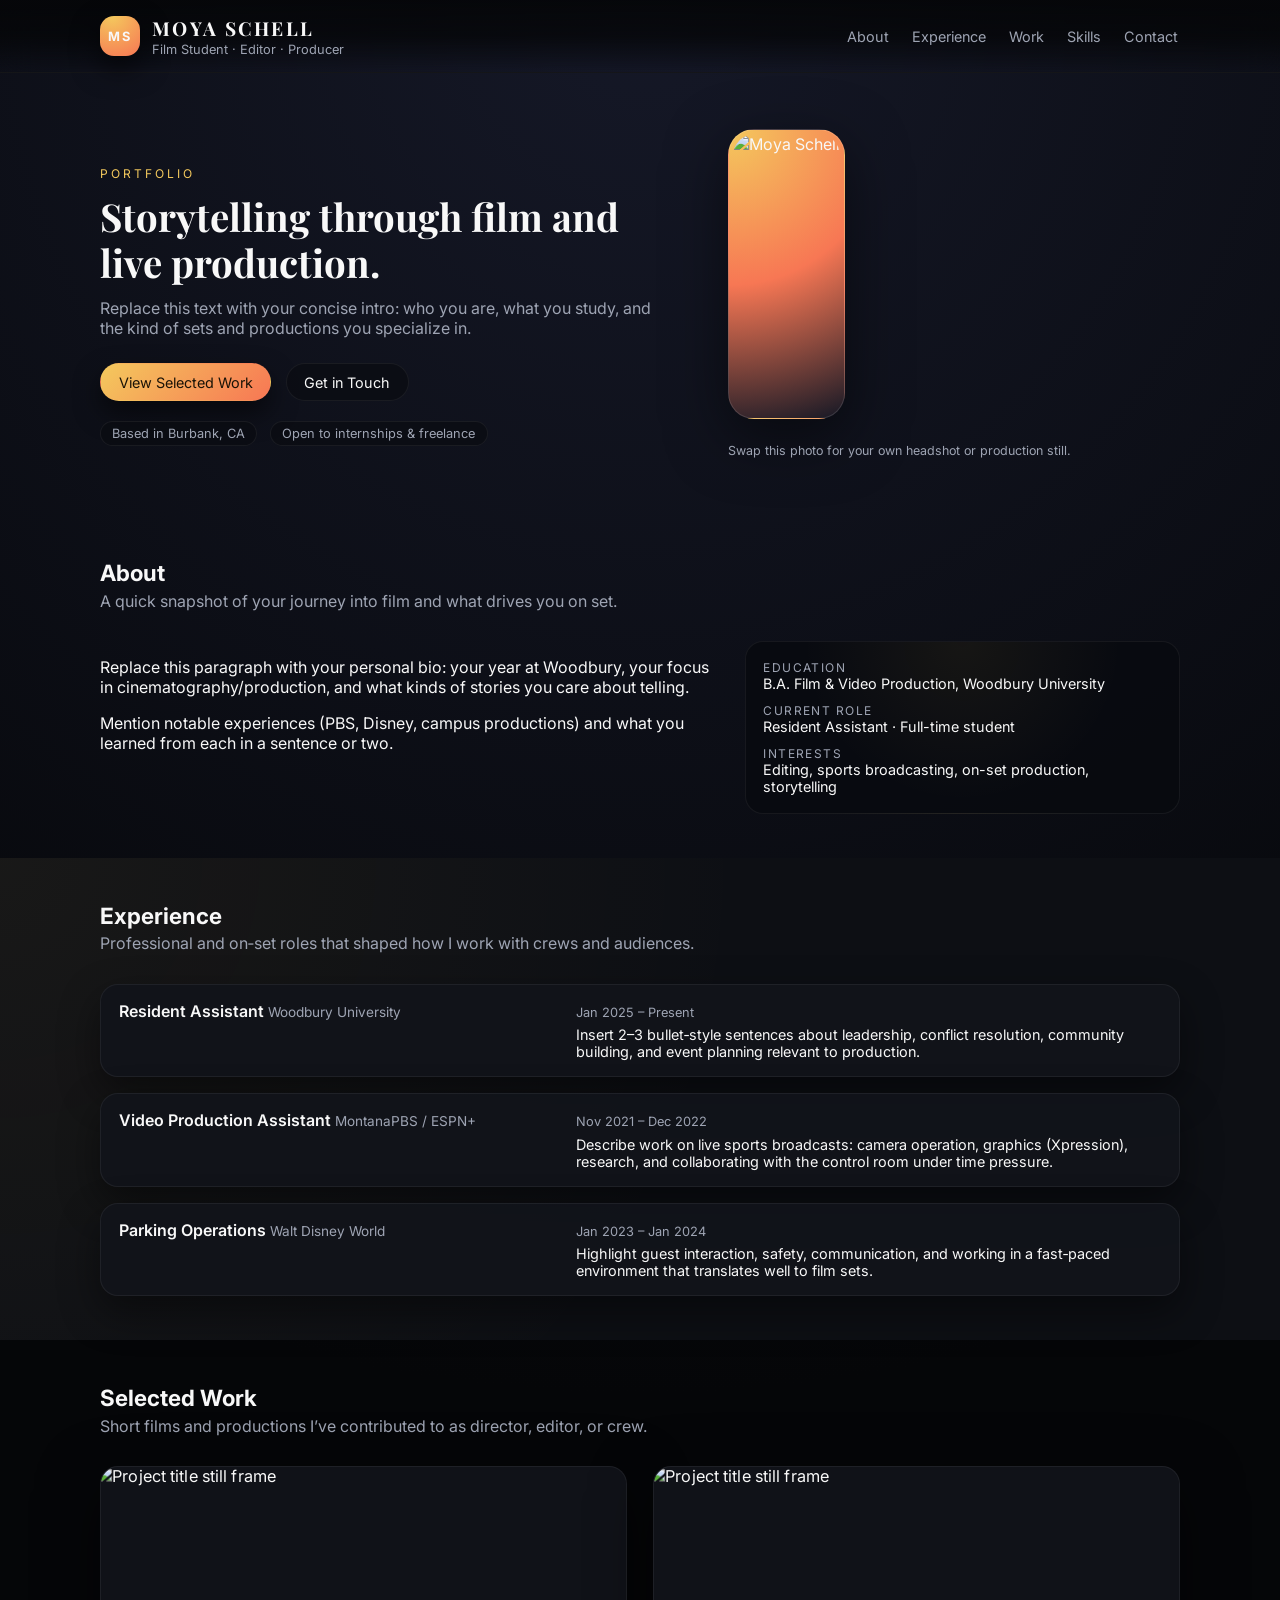
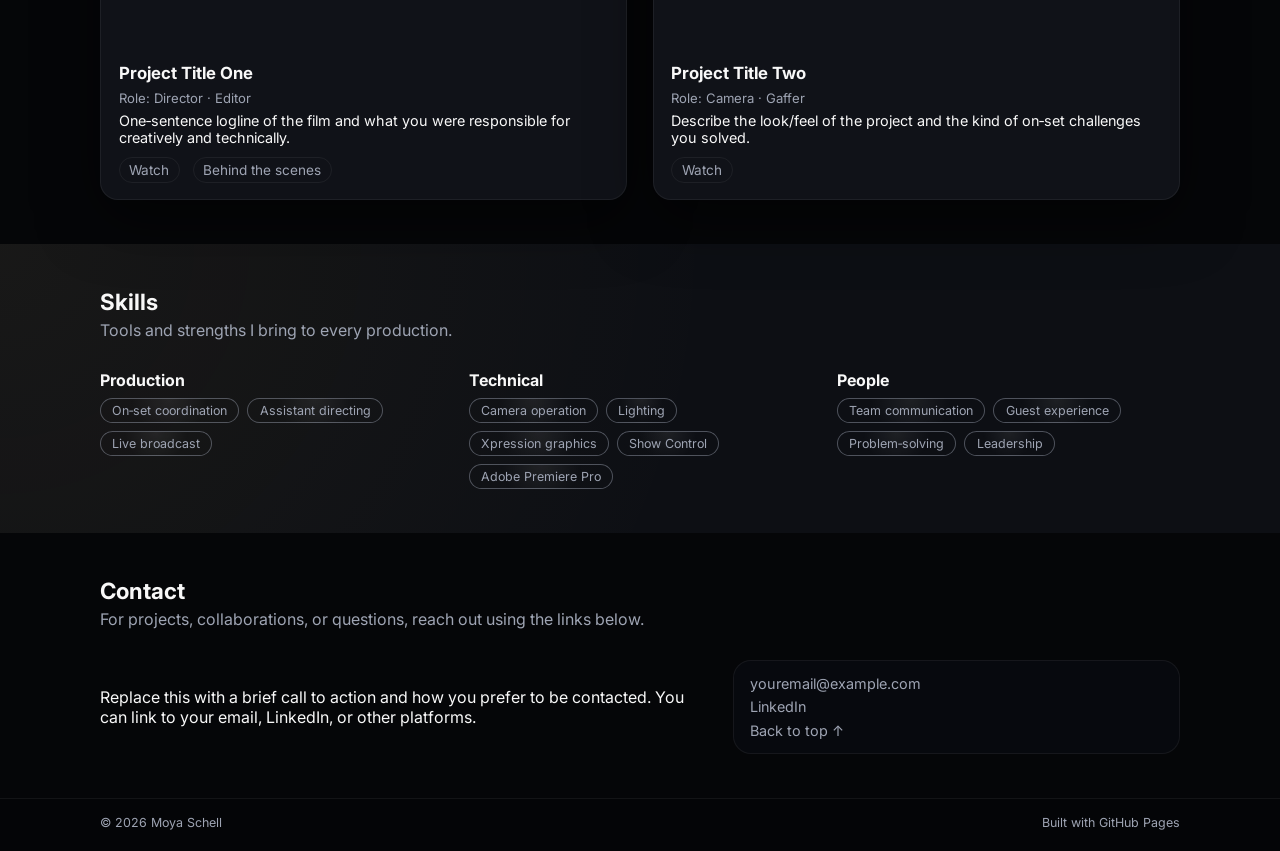
==== index.html @ c89f567f "Updating correct index.html" ====
<!DOCTYPE html>
<html lang="en">
<head>
  <meta charset="UTF-8" />
  <meta name="viewport" content="width=device-width, initial-scale=1" />
  <title>Moya Schell | Film & Production</title>
  <meta name="description" content="Portfolio of Moya Schell, film student and production professional specializing in editing, camera work, and on-set production." />
  <link rel="stylesheet" href="styles.css" />
  <link rel="preconnect" href="https://fonts.googleapis.com">
  <link rel="preconnect" href="https://fonts.gstatic.com" crossorigin>
  <link href="https://fonts.googleapis.com/css2?family=Playfair+Display:wght@500;700&family=Inter:wght@300;400;500;600&display=swap" rel="stylesheet">
</head>
<body>
  <header class="site-header" id="top">
    <div class="container header-inner">
      <div class="brand-block">
        <div class="brand-initials">MS</div>
        <div class="brand-text">
          <h1 class="brand-name">Moya Schell</h1>
          <p class="brand-tagline">Film Student · Editor · Producer</p>
        </div>
      </div>
      <nav class="nav">
        <button class="nav-toggle" aria-label="Toggle navigation">
          <span></span><span></span>
        </button>
        <ul class="nav-links">
          <li><a href="#about">About</a></li>
          <li><a href="#experience">Experience</a></li>
          <li><a href="#projects">Work</a></li>
          <li><a href="#skills">Skills</a></li>
          <li><a href="#contact">Contact</a></li>
        </ul>
      </nav>
    </div>
  </header>

  <main>
    <!-- Hero -->
    <section class="hero">
      <div class="container hero-inner">
        <div class="hero-text">
          <p class="eyebrow">Portfolio</p>
          <h2>Storytelling through film and live production.</h2>
          <p class="hero-subtitle">
            Replace this text with your concise intro: who you are, what you study,
            and the kind of sets and productions you specialize in.
          </p>
          <div class="hero-actions">
            <a href="#projects" class="btn primary">View Selected Work</a>
            <a href="#contact" class="btn ghost">Get in Touch</a>
          </div>
          <div class="hero-meta">
            <span>Based in Burbank, CA</span>
            <span>Open to internships & freelance</span>
          </div>
        </div>
        <div class="hero-image">
          <!-- Replace src with an exported headshot or still frame -->
          <div class="hero-photo-frame">
            <img src="assets/moya-headshot.jpg" alt="Moya Schell" />
          </div>
          <p class="hero-caption">
            Swap this photo for your own headshot or production still.
          </p>
        </div>
      </div>
    </section>

    <!-- About -->
    <section class="section" id="about">
      <div class="container">
        <div class="section-header">
          <h3>About</h3>
          <p>A quick snapshot of your journey into film and what drives you on set.</p>
        </div>
        <div class="grid-2">
          <div>
            <p>
              Replace this paragraph with your personal bio: your year at Woodbury,
              your focus in cinematography/production, and what kinds of stories you
              care about telling.
            </p>
            <p>
              Mention notable experiences (PBS, Disney, campus productions)
              and what you learned from each in a sentence or two.
            </p>
          </div>
          <div class="about-meta">
            <div class="meta-item">
              <span class="meta-label">Education</span>
              <span class="meta-value">B.A. Film & Video Production, Woodbury University</span>
            </div>
            <div class="meta-item">
              <span class="meta-label">Current role</span>
              <span class="meta-value">Resident Assistant · Full-time student</span>
            </div>
            <div class="meta-item">
              <span class="meta-label">Interests</span>
              <span class="meta-value">Editing, sports broadcasting, on-set production, storytelling</span>
            </div>
          </div>
        </div>
      </div>
    </section>

    <!-- Experience -->
    <section class="section alt" id="experience">
      <div class="container">
        <div class="section-header">
          <h3>Experience</h3>
          <p>Professional and on‑set roles that shaped how I work with crews and audiences.</p>
        </div>

        <div class="timeline">
          <!-- Example item: customize based on your resume -->
          <article class="timeline-item">
            <div class="timeline-meta">
              <span class="timeline-title">Resident Assistant</span>
              <span class="timeline-org">Woodbury University</span>
            </div>
            <div class="timeline-body">
              <span class="timeline-dates">Jan 2025 – Present</span>
              <p>
                Insert 2–3 bullet‑style sentences about leadership, conflict resolution,
                community building, and event planning relevant to production.
              </p>
            </div>
          </article>

          <article class="timeline-item">
            <div class="timeline-meta">
              <span class="timeline-title">Video Production Assistant</span>
              <span class="timeline-org">MontanaPBS / ESPN+</span>
            </div>
            <div class="timeline-body">
              <span class="timeline-dates">Nov 2021 – Dec 2022</span>
              <p>
                Describe work on live sports broadcasts: camera operation, graphics (Xpression),
                research, and collaborating with the control room under time pressure.
              </p>
            </div>
          </article>

          <article class="timeline-item">
            <div class="timeline-meta">
              <span class="timeline-title">Parking Operations</span>
              <span class="timeline-org">Walt Disney World</span>
            </div>
            <div class="timeline-body">
              <span class="timeline-dates">Jan 2023 – Jan 2024</span>
              <p>
                Highlight guest interaction, safety, communication, and working in a
                fast‑paced environment that translates well to film sets.
              </p>
            </div>
          </article>

          <!-- Add more timeline-item blocks as needed -->
        </div>
      </div>
    </section>

    <!-- Projects / Work -->
    <section class="section" id="projects">
      <div class="container">
        <div class="section-header">
          <h3>Selected Work</h3>
          <p>Short films and productions I’ve contributed to as director, editor, or crew.</p>
        </div>

        <div class="projects-grid">
          <!-- Project card 1 -->
          <article class="project-card">
            <div class="project-thumb">
              <!-- Replace image and links -->
              <img src="assets/project-1.jpg" alt="Project title still frame" />
            </div>
            <div class="project-body">
              <h4>Project Title One</h4>
              <p class="project-role">Role: Director · Editor</p>
              <p class="project-description">
                One‑sentence logline of the film and what you were responsible for creatively and technically.
              </p>
              <div class="project-links">
                <a href="https://youtube.com" target="_blank" rel="noopener">Watch</a>
                <a href="https://drive.google.com" target="_blank" rel="noopener">Behind the scenes</a>
              </div>
            </div>
          </article>

          <!-- Project card 2 -->
          <article class="project-card">
            <div class="project-thumb">
              <img src="assets/project-2.jpg" alt="Project title still frame" />
            </div>
            <div class="project-body">
              <h4>Project Title Two</h4>
              <p class="project-role">Role: Camera · Gaffer</p>
              <p class="project-description">
                Describe the look/feel of the project and the kind of on‑set challenges you solved.
              </p>
              <div class="project-links">
                <a href="https://vimeo.com" target="_blank" rel="noopener">Watch</a>
              </div>
            </div>
          </article>

          <!-- Add or duplicate more cards -->
        </div>
      </div>
    </section>

    <!-- Skills -->
    <section class="section alt" id="skills">
      <div class="container">
        <div class="section-header">
          <h3>Skills</h3>
          <p>Tools and strengths I bring to every production.</p>
        </div>
        <div class="grid-3">
          <div class="pill-group">
            <h4>Production</h4>
            <div class="pill-row">
              <span class="pill">On‑set coordination</span>
              <span class="pill">Assistant directing</span>
              <span class="pill">Live broadcast</span>
            </div>
          </div>
          <div class="pill-group">
            <h4>Technical</h4>
            <div class="pill-row">
              <span class="pill">Camera operation</span>
              <span class="pill">Lighting</span>
              <span class="pill">Xpression graphics</span>
              <span class="pill">Show Control</span>
              <span class="pill">Adobe Premiere Pro</span>
            </div>
          </div>
          <div class="pill-group">
            <h4>People</h4>
            <div class="pill-row">
              <span class="pill">Team communication</span>
              <span class="pill">Guest experience</span>
              <span class="pill">Problem‑solving</span>
              <span class="pill">Leadership</span>
            </div>
          </div>
        </div>
      </div>
    </section>

    <!-- Contact -->
    <section class="section" id="contact">
      <div class="container">
        <div class="section-header">
          <h3>Contact</h3>
          <p>For projects, collaborations, or questions, reach out using the links below.</p>
        </div>
        <div class="contact-grid">
          <div>
            <p>
              Replace this with a brief call to action and how you prefer to be contacted.
              You can link to your email, LinkedIn, or other platforms.
            </p>
          </div>
          <div class="contact-details">
            <a href="mailto:youremail@example.com" class="contact-link">youremail@example.com</a>
            <a href="https://www.linkedin.com/in/your-profile" target="_blank" rel="noopener" class="contact-link">LinkedIn</a>
            <a href="#top" class="contact-link">Back to top ↑</a>
          </div>
        </div>
      </div>
    </section>
  </main>

  <footer class="site-footer">
    <div class="container footer-inner">
      <span>© <span id="year"></span> Moya Schell</span>
      <span>Built with GitHub Pages</span>
    </div>
  </footer>

  <script src="scripts.js"></script>
</body>
</html>
---- styles.css ----
:root {
  --bg: #050608;
  --bg-alt: #0d0f14;
  --accent: #f4c95d;
  --accent-soft: rgba(244, 201, 93, 0.14);
  --text: #f8f8f8;
  --muted: #9ea4b3;
  --border-subtle: rgba(255, 255, 255, 0.06);
  --card-bg: rgba(18, 20, 27, 0.92);
  --shadow-soft: 0 18px 60px rgba(0, 0, 0, 0.5);
  --radius-lg: 18px;
  --radius-md: 10px;
  --radius-pill: 999px;
  --nav-height: 72px;
}

/* Reset / base */
*,
*::before,
*::after {
  box-sizing: border-box;
}

html {
  scroll-behavior: smooth;
}

body {
  margin: 0;
  font-family: "Inter", system-ui, -apple-system, BlinkMacSystemFont, sans-serif;
  background: radial-gradient(circle at top, #151827 0, #050608 55%);
  color: var(--text);
  -webkit-font-smoothing: antialiased;
}

img {
  max-width: 100%;
  display: block;
}

a {
  color: inherit;
  text-decoration: none;
}

.container {
  width: min(1080px, 100% - 3rem);
  margin: 0 auto;
}

/* Header / nav */
.site-header {
  position: sticky;
  top: 0;
  z-index: 50;
  backdrop-filter: blur(18px);
  background: linear-gradient(to bottom, rgba(5, 6, 8, 0.92), rgba(5, 6, 8, 0.78), transparent);
  border-bottom: 1px solid var(--border-subtle);
}

.header-inner {
  display: flex;
  align-items: center;
  justify-content: space-between;
  height: var(--nav-height);
}

.brand-block {
  display: flex;
  align-items: center;
  gap: 0.75rem;
}

.brand-initials {
  width: 40px;
  height: 40px;
  border-radius: 14px;
  background: radial-gradient(circle at 30% 0, #f4c95d, #f77754);
  display: flex;
  align-items: center;
  justify-content: center;
  font-weight: 700;
  letter-spacing: 0.12em;
  font-size: 0.8rem;
  text-transform: uppercase;
  box-shadow: 0 12px 28px rgba(0, 0, 0, 0.6);
}

.brand-name {
  font-family: "Playfair Display", Georgia, "Times New Roman", serif;
  font-size: 1.2rem;
  letter-spacing: 0.12em;
  text-transform: uppercase;
  margin: 0;
}

.brand-tagline {
  margin: 0.1rem 0 0;
  font-size: 0.8rem;
  color: var(--muted);
}

/* Nav */
.nav {
  display: flex;
  align-items: center;
  gap: 1.5rem;
}

.nav-links {
  list-style: none;
  display: flex;
  gap: 1.25rem;
  margin: 0;
  padding: 0;
  font-size: 0.9rem;
}

.nav-links a {
  padding: 0.3rem 0.1rem;
  color: var(--muted);
  border-bottom: 1px solid transparent;
  transition: color 0.18s ease, border-color 0.18s ease, transform 0.18s ease;
}

.nav-links a:hover {
  color: var(--text);
  border-color: var(--accent);
  transform: translateY(-1px);
}

/* Mobile nav toggle */
.nav-toggle {
  display: none;
  background: none;
  border: none;
  padding: 0;
  cursor: pointer;
}

.nav-toggle span {
  display: block;
  width: 20px;
  height: 2px;
  margin: 4px 0;
  background: var(--text);
  border-radius: 10px;
  transition: transform 0.2s ease, opacity 0.2s ease;
}

/* Hero */
.hero {
  padding: 3.5rem 0 2.75rem;
}

.hero-inner {
  display: grid;
  grid-template-columns: minmax(0, 1.3fr) minmax(0, 1fr);
  gap: 2.5rem;
  align-items: center;
}

.eyebrow {
  text-transform: uppercase;
  letter-spacing: 0.25em;
  font-size: 0.75rem;
  color: var(--accent);
  margin-bottom: 0.7rem;
}

.hero h2 {
  font-family: "Playfair Display", Georgia, "Times New Roman", serif;
  font-size: clamp(2.1rem, 3vw, 2.6rem);
  line-height: 1.2;
  margin: 0 0 0.8rem;
}

.hero-subtitle {
  color: var(--muted);
  max-width: 36rem;
  margin: 0 0 1.6rem;
}

.hero-actions {
  display: flex;
  flex-wrap: wrap;
  gap: 0.9rem;
  margin-bottom: 1.2rem;
}

.btn {
  display: inline-flex;
  align-items: center;
  justify-content: center;
  padding: 0.6rem 1.1rem;
  border-radius: var(--radius-pill);
  font-size: 0.9rem;
  border: 1px solid transparent;
  cursor: pointer;
  transition: background 0.18s ease, color 0.18s ease, transform 0.18s ease, box-shadow 0.18s ease;
}

.btn.primary {
  background: linear-gradient(135deg, #f4c95d, #f77754);
  color: #1a1307;
  box-shadow: 0 12px 26px rgba(0, 0, 0, 0.55);
}

.btn.primary:hover {
  transform: translateY(-1px);
  box-shadow: 0 16px 40px rgba(0, 0, 0, 0.7);
}

.btn.ghost {
  border-color: var(--border-subtle);
  color: var(--text);
  background: rgba(10, 12, 18, 0.7);
}

.btn.ghost:hover {
  background: rgba(18, 20, 27, 0.9);
}

.hero-meta {
  display: flex;
  flex-wrap: wrap;
  gap: 0.8rem;
  font-size: 0.8rem;
  color: var(--muted);
}

.hero-meta span {
  padding: 0.25rem 0.7rem;
  border-radius: var(--radius-pill);
  border: 1px solid var(--border-subtle);
  background: rgba(10, 12, 18, 0.7);
}

.hero-image {
  display: flex;
  flex-direction: column;
  gap: 0.75rem;
  align-items: flex-start;
}

.hero-photo-frame {
  border-radius: 26px;
  overflow: hidden;
  border: 1px solid rgba(255, 255, 255, 0.12);
  background: radial-gradient(circle at top left, #f4c95d, #f77754, #151825);
  padding: 4px;
  box-shadow: var(--shadow-soft);
}

.hero-photo-frame img {
  border-radius: 22px;
  object-fit: cover;
  height: 280px;
  width: 100%;
}

.hero-caption {
  font-size: 0.78rem;
  color: var(--muted);
}

/* Sections */
.section {
  padding: 2.75rem 0;
}

.section.alt {
  background: radial-gradient(circle at top left, rgba(244, 201, 93, 0.05), transparent 55%), var(--bg-alt);
}

.section-header {
  margin-bottom: 1.9rem;
}

.section-header h3 {
  font-size: 1.4rem;
  margin: 0 0 0.3rem;
}

.section-header p {
  margin: 0;
  color: var(--muted);
}

/* Layout helpers */
.grid-2 {
  display: grid;
  gap: 2.2rem;
  grid-template-columns: minmax(0, 1.4fr) minmax(0, 1fr);
}

.grid-3 {
  display: grid;
  gap: 1.6rem;
  grid-template-columns: repeat(3, minmax(0, 1fr));
}

/* About */
.about-meta {
  padding: 1.1rem 1.1rem 0.4rem;
  border-radius: var(--radius-lg);
  border: 1px solid var(--border-subtle);
  background: radial-gradient(circle at top, rgba(244, 201, 93, 0.06), transparent 58%), rgba(8, 10, 16, 0.9);
}

.meta-item {
  display: flex;
  flex-direction: column;
  margin-bottom: 0.7rem;
}

.meta-label {
  font-size: 0.75rem;
  color: var(--muted);
  text-transform: uppercase;
  letter-spacing: 0.12em;
}

.meta-value {
  font-size: 0.9rem;
}

/* Timeline */
.timeline {
  display: flex;
  flex-direction: column;
  gap: 1rem;
}

.timeline-item {
  display: grid;
  grid-template-columns: minmax(0, 1.5fr) minmax(0, 2fr);
  gap: 1.2rem;
  padding: 1rem 1.1rem;
  border-radius: var(--radius-lg);
  border: 1px solid var(--border-subtle);
  background: var(--card-bg);
  box-shadow: 0 16px 40px rgba(0, 0, 0, 0.45);
}

.timeline-title {
  font-weight: 600;
}

.timeline-org {
  color: var(--muted);
  font-size: 0.85rem;
}

.timeline-dates {
  font-size: 0.8rem;
  color: var(--muted);
  display: inline-block;
  margin-bottom: 0.4rem;
}

.timeline-body p {
  margin: 0;
  font-size: 0.9rem;
}

/* Projects */
.projects-grid {
  display: grid;
  grid-template-columns: repeat(auto-fit, minmax(260px, 1fr));
  gap: 1.6rem;
}

.project-card {
  background: var(--card-bg);
  border-radius: var(--radius-lg);
  border: 1px solid var(--border-subtle);
  overflow: hidden;
  box-shadow: var(--shadow-soft);
  display: flex;
  flex-direction: column;
}

.project-thumb {
  position: relative;
  height: 180px;
  overflow: hidden;
}

.project-thumb img {
  width: 100%;
  height: 100%;
  object-fit: cover;
  transform: scale(1.02);
  transition: transform 0.3s ease;
}

.project-card:hover .project-thumb img {
  transform: scale(1.06);
}

.project-body {
  padding: 1rem 1.1rem 1rem;
}

.project-body h4 {
  margin: 0 0 0.4rem;
  font-size: 1.05rem;
}

.project-role {
  margin: 0 0 0.4rem;
  font-size: 0.82rem;
  color: var(--muted);
}

.project-description {
  margin: 0 0 0.7rem;
  font-size: 0.9rem;
}

.project-links {
  display: flex;
  flex-wrap: wrap;
  gap: 0.8rem;
  font-size: 0.85rem;
}

.project-links a {
  padding: 0.25rem 0.6rem;
  border-radius: var(--radius-pill);
  border: 1px solid var(--border-subtle);
  color: var(--muted);
  transition: background 0.18s ease, color 0.18s ease, border-color 0.18s ease;
}

.project-links a:hover {
  background: var(--accent-soft);
  border-color: var(--accent);
  color: var(--text);
}

/* Skills pills */
.pill-group h4 {
  margin: 0 0 0.5rem;
}

.pill-row {
  display: flex;
  flex-wrap: wrap;
  gap: 0.5rem;
}

.pill {
  font-size: 0.78rem;
  color: var(--muted);
  border-radius: var(--radius-pill);
  border: 1px solid rgba(158, 164, 179, 0.45);
  background: radial-gradient(circle at top, rgba(255, 255, 255, 0.07), transparent 55%);
  padding: 0.25rem 0.7rem;
}

/* Contact */
.contact-grid {
  display: grid;
  grid-template-columns: minmax(0, 1.35fr) minmax(0, 1fr);
  gap: 1.8rem;
  align-items: center;
}

.contact-details {
  display: flex;
  flex-direction: column;
  gap: 0.4rem;
  padding: 0.9rem 1rem;
  border-radius: var(--radius-lg);
  border: 1px solid var(--border-subtle);
  background: rgba(8, 10, 16, 0.9);
}

.contact-link {
  font-size: 0.9rem;
  color: var(--muted);
  transition: color 0.18s ease;
}

.contact-link:hover {
  color: var(--text);
}

/* Footer */
.site-footer {
  border-top: 1px solid var(--border-subtle);
  padding: 1rem 0 1.3rem;
  background: rgba(5, 6, 8, 0.96);
}

.footer-inner {
  display: flex;
  justify-content: space-between;
  font-size: 0.78rem;
  color: var(--muted);
}

/* Responsive */
@media (max-width: 800px) {
  .hero-inner,
  .grid-2,
  .grid-3,
  .timeline-item,
  .contact-grid {
    grid-template-columns: 1fr;
  }

  .hero-image {
    order: -1;
  }

  .hero-photo-frame img {
    height: 240px;
  }

  .nav-toggle {
    display: block;
  }

  .nav-links {
    position: absolute;
    top: var(--nav-height);
    right: 0;
    left: 0;
    flex-direction: column;
    background: rgba(5, 6, 8, 0.98);
    padding: 0.75rem 1.5rem 1.1rem;
    border-bottom: 1px solid var(--border-subtle);
    max-height: 0;
    overflow: hidden;
    opacity: 0;
    transform: translateY(-6px);
    transition: max-height 0.22s ease, opacity 0.22s ease, transform 0.22s ease;
  }

  .nav-links.open {
    max-height: 220px;
    opacity: 1;
    transform: translateY(0);
  }

  .site-header {
    background: rgba(5, 6, 8, 0.96);
  }
}

@media (max-width: 520px) {
  .container {
    width: min(100% - 2rem, 480px);
  }

  .hero {
    padding-top: 2.5rem;
  }
}
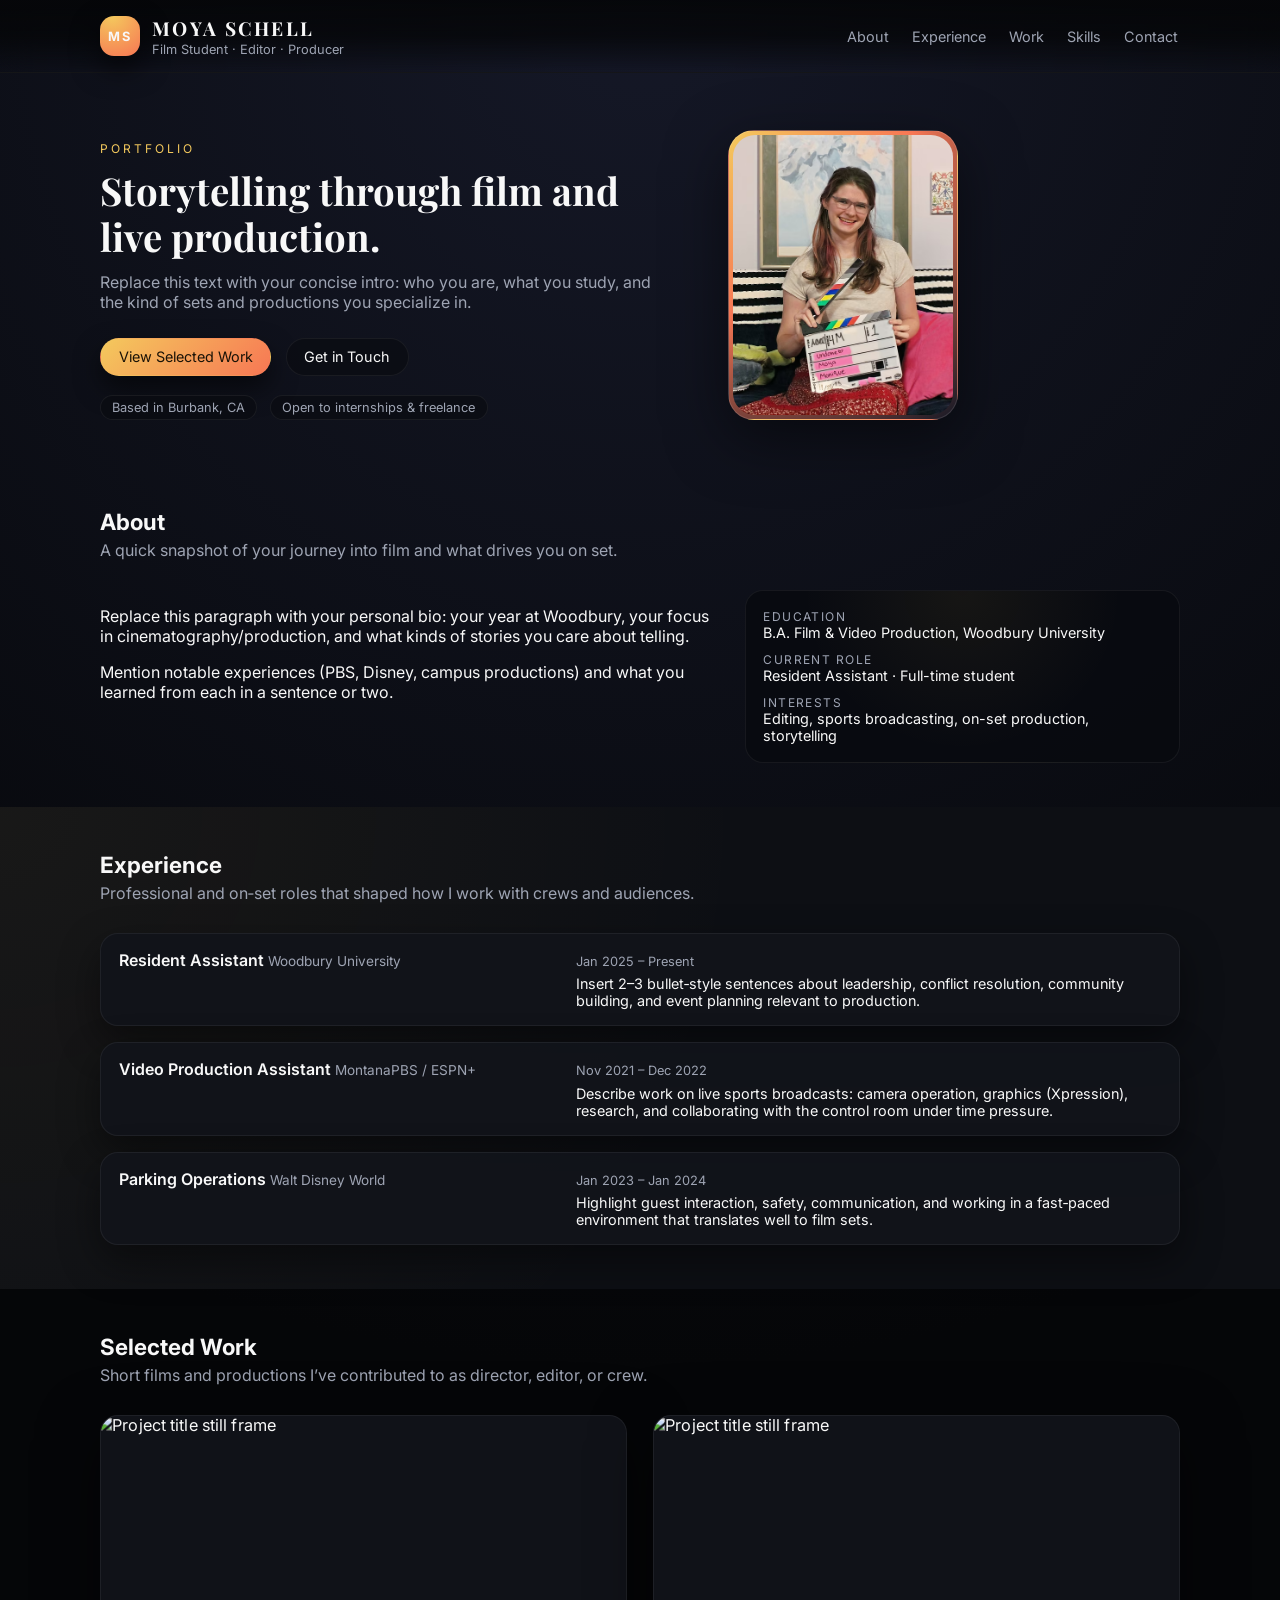
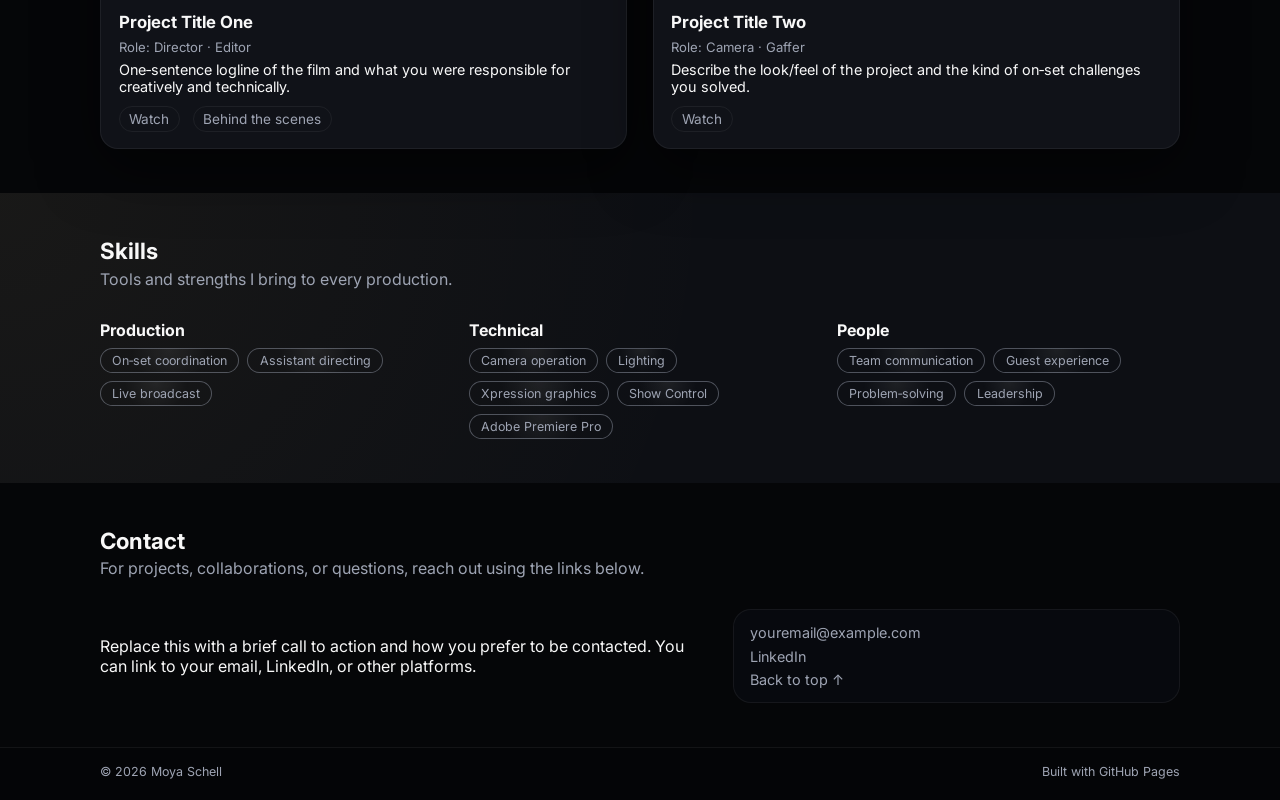
==== commit 42fb8303: "Adding headshot" ====
--- a/index.html
+++ b/index.html
@@ -1,15 +1,20 @@
 <!DOCTYPE html>
 <html lang="en">
+
 <head>
   <meta charset="UTF-8" />
   <meta name="viewport" content="width=device-width, initial-scale=1" />
   <title>Moya Schell | Film & Production</title>
-  <meta name="description" content="Portfolio of Moya Schell, film student and production professional specializing in editing, camera work, and on-set production." />
+  <meta name="description"
+    content="Portfolio of Moya Schell, film student and production professional specializing in editing, camera work, and on-set production." />
   <link rel="stylesheet" href="styles.css" />
   <link rel="preconnect" href="https://fonts.googleapis.com">
   <link rel="preconnect" href="https://fonts.gstatic.com" crossorigin>
-  <link href="https://fonts.googleapis.com/css2?family=Playfair+Display:wght@500;700&family=Inter:wght@300;400;500;600&display=swap" rel="stylesheet">
+  <link
+    href="https://fonts.googleapis.com/css2?family=Playfair+Display:wght@500;700&family=Inter:wght@300;400;500;600&display=swap"
+    rel="stylesheet">
 </head>
+
 <body>
   <header class="site-header" id="top">
     <div class="container header-inner">
@@ -60,9 +65,6 @@
           <div class="hero-photo-frame">
             <img src="assets/moya-headshot.jpg" alt="Moya Schell" />
           </div>
-          <p class="hero-caption">
-            Swap this photo for your own headshot or production still.
-          </p>
         </div>
       </div>
     </section>
@@ -266,7 +268,8 @@
           </div>
           <div class="contact-details">
             <a href="mailto:youremail@example.com" class="contact-link">youremail@example.com</a>
-            <a href="https://www.linkedin.com/in/your-profile" target="_blank" rel="noopener" class="contact-link">LinkedIn</a>
+            <a href="https://www.linkedin.com/in/your-profile" target="_blank" rel="noopener"
+              class="contact-link">LinkedIn</a>
             <a href="#top" class="contact-link">Back to top ↑</a>
           </div>
         </div>
@@ -283,4 +286,5 @@
 
   <script src="scripts.js"></script>
 </body>
-</html>
+
+</html>
--- a/styles.css
+++ b/styles.css
@@ -504,6 +504,7 @@
 
 /* Responsive */
 @media (max-width: 800px) {
+
   .hero-inner,
   .grid-2,
   .grid-3,
@@ -559,4 +560,4 @@
   .hero {
     padding-top: 2.5rem;
   }
-}
+}
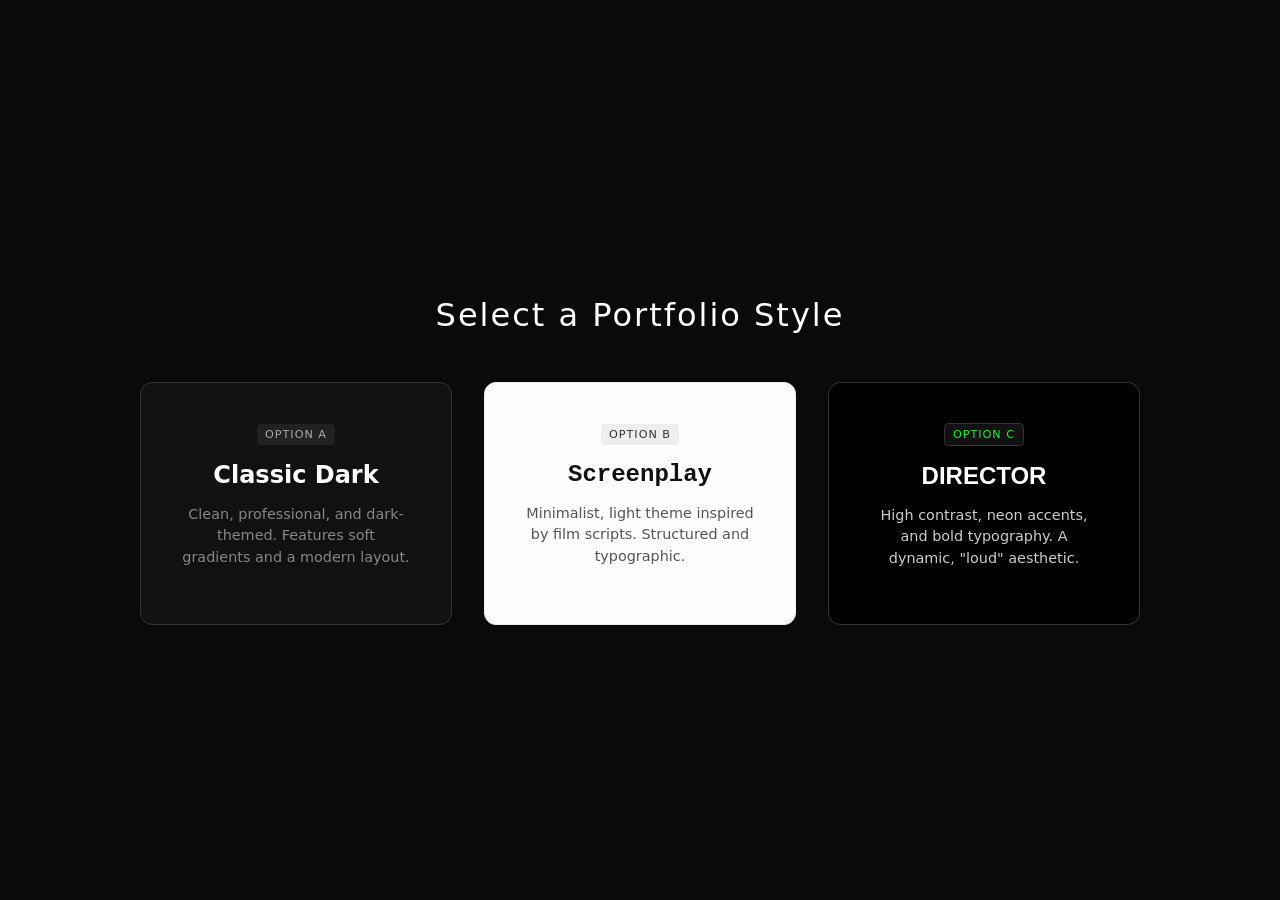
==== commit 4389c1d9: "Adding A/B options" ====
--- a/index.html
+++ b/index.html
@@ -2,289 +2,102 @@
 <html lang="en">
 
 <head>
-  <meta charset="UTF-8" />
-  <meta name="viewport" content="width=device-width, initial-scale=1" />
-  <title>Moya Schell | Film & Production</title>
-  <meta name="description"
-    content="Portfolio of Moya Schell, film student and production professional specializing in editing, camera work, and on-set production." />
-  <link rel="stylesheet" href="styles.css" />
-  <link rel="preconnect" href="https://fonts.googleapis.com">
-  <link rel="preconnect" href="https://fonts.gstatic.com" crossorigin>
-  <link
-    href="https://fonts.googleapis.com/css2?family=Playfair+Display:wght@500;700&family=Inter:wght@300;400;500;600&display=swap"
-    rel="stylesheet">
+  <meta charset="UTF-8">
+  <meta name="viewport" content="width=device-width, initial-scale=1.0">
+  <title>Portfolio Concepts | Moya Schell</title>
+  <style>
+    body {
+      margin: 0;
+      background: #0a0a0a;
+      color: white;
+      font-family: system-ui, -apple-system, sans-serif;
+      display: flex;
+      flex-direction: column;
+      align-items: center;
+      justify-content: center;
+      min-height: 100vh;
+      text-align: center;
+    }
+
+    h1 {
+      margin-bottom: 3rem;
+      font-weight: 300;
+      letter-spacing: 2px;
+    }
+
+    .grid {
+      display: grid;
+      grid-template-columns: repeat(auto-fit, minmax(280px, 1fr));
+      gap: 2rem;
+      width: min(1000px, 100% - 4rem);
+    }
+
+    .card {
+      display: block;
+      padding: 2.5rem;
+      text-decoration: none;
+      border: 1px solid #333;
+      border-radius: 12px;
+      transition: all 0.2s ease;
+      background: #111;
+    }
+
+    .card:hover {
+      transform: translateY(-5px);
+      border-color: #777;
+      background: #1a1a1a;
+    }
+
+    h2 {
+      margin: 0 0 0.5rem;
+      font-size: 1.5rem;
+      color: #fff;
+    }
+
+    p {
+      color: #888;
+      font-size: 0.9rem;
+      line-height: 1.5;
+    }
+
+    .tag {
+      display: inline-block;
+      font-size: 0.7rem;
+      text-transform: uppercase;
+      letter-spacing: 1px;
+      padding: 4px 8px;
+      border-radius: 4px;
+      margin-bottom: 1rem;
+      background: #222;
+      color: #aaa;
+    }
+  </style>
 </head>
 
 <body>
-  <header class="site-header" id="top">
-    <div class="container header-inner">
-      <div class="brand-block">
-        <div class="brand-initials">MS</div>
-        <div class="brand-text">
-          <h1 class="brand-name">Moya Schell</h1>
-          <p class="brand-tagline">Film Student · Editor · Producer</p>
-        </div>
-      </div>
-      <nav class="nav">
-        <button class="nav-toggle" aria-label="Toggle navigation">
-          <span></span><span></span>
-        </button>
-        <ul class="nav-links">
-          <li><a href="#about">About</a></li>
-          <li><a href="#experience">Experience</a></li>
-          <li><a href="#projects">Work</a></li>
-          <li><a href="#skills">Skills</a></li>
-          <li><a href="#contact">Contact</a></li>
-        </ul>
-      </nav>
-    </div>
-  </header>
 
-  <main>
-    <!-- Hero -->
-    <section class="hero">
-      <div class="container hero-inner">
-        <div class="hero-text">
-          <p class="eyebrow">Portfolio</p>
-          <h2>Storytelling through film and live production.</h2>
-          <p class="hero-subtitle">
-            Replace this text with your concise intro: who you are, what you study,
-            and the kind of sets and productions you specialize in.
-          </p>
-          <div class="hero-actions">
-            <a href="#projects" class="btn primary">View Selected Work</a>
-            <a href="#contact" class="btn ghost">Get in Touch</a>
-          </div>
-          <div class="hero-meta">
-            <span>Based in Burbank, CA</span>
-            <span>Open to internships & freelance</span>
-          </div>
-        </div>
-        <div class="hero-image">
-          <!-- Replace src with an exported headshot or still frame -->
-          <div class="hero-photo-frame">
-            <img src="assets/moya-headshot.jpg" alt="Moya Schell" />
-          </div>
-        </div>
-      </div>
-    </section>
+  <h1>Select a Portfolio Style</h1>
 
-    <!-- About -->
-    <section class="section" id="about">
-      <div class="container">
-        <div class="section-header">
-          <h3>About</h3>
-          <p>A quick snapshot of your journey into film and what drives you on set.</p>
-        </div>
-        <div class="grid-2">
-          <div>
-            <p>
-              Replace this paragraph with your personal bio: your year at Woodbury,
-              your focus in cinematography/production, and what kinds of stories you
-              care about telling.
-            </p>
-            <p>
-              Mention notable experiences (PBS, Disney, campus productions)
-              and what you learned from each in a sentence or two.
-            </p>
-          </div>
-          <div class="about-meta">
-            <div class="meta-item">
-              <span class="meta-label">Education</span>
-              <span class="meta-value">B.A. Film & Video Production, Woodbury University</span>
-            </div>
-            <div class="meta-item">
-              <span class="meta-label">Current role</span>
-              <span class="meta-value">Resident Assistant · Full-time student</span>
-            </div>
-            <div class="meta-item">
-              <span class="meta-label">Interests</span>
-              <span class="meta-value">Editing, sports broadcasting, on-set production, storytelling</span>
-            </div>
-          </div>
-        </div>
-      </div>
-    </section>
+  <div class="grid">
+    <a href="portfolio-a.html" class="card">
+      <span class="tag">Option A</span>
+      <h2>Classic Dark</h2>
+      <p>Clean, professional, and dark-themed. Features soft gradients and a modern layout.</p>
+    </a>
 
-    <!-- Experience -->
-    <section class="section alt" id="experience">
-      <div class="container">
-        <div class="section-header">
-          <h3>Experience</h3>
-          <p>Professional and on‑set roles that shaped how I work with crews and audiences.</p>
-        </div>
+    <a href="portfolio-b.html" class="card" style="background: #fdfdfd; border-color: #eee;">
+      <span class="tag" style="background:#eee; color:#333;">Option B</span>
+      <h2 style="color: #111; font-family: 'Courier New', monospace;">Screenplay</h2>
+      <p style="color: #555;">Minimalist, light theme inspired by film scripts. Structured and typographic.</p>
+    </a>
 
-        <div class="timeline">
-          <!-- Example item: customize based on your resume -->
-          <article class="timeline-item">
-            <div class="timeline-meta">
-              <span class="timeline-title">Resident Assistant</span>
-              <span class="timeline-org">Woodbury University</span>
-            </div>
-            <div class="timeline-body">
-              <span class="timeline-dates">Jan 2025 – Present</span>
-              <p>
-                Insert 2–3 bullet‑style sentences about leadership, conflict resolution,
-                community building, and event planning relevant to production.
-              </p>
-            </div>
-          </article>
+    <a href="portfolio-c.html" class="card" style="background: #000; border: 1px solid #333;">
+      <span class="tag" style="background:#111; color:#0f0; border:1px solid #333;">Option C</span>
+      <h2 style="color: #fff; font-family: 'Impact', sans-serif; text-transform: uppercase;">Director</h2>
+      <p style="color: #ccc;">High contrast, neon accents, and bold typography. A dynamic, "loud" aesthetic.</p>
+    </a>
+  </div>
 
-          <article class="timeline-item">
-            <div class="timeline-meta">
-              <span class="timeline-title">Video Production Assistant</span>
-              <span class="timeline-org">MontanaPBS / ESPN+</span>
-            </div>
-            <div class="timeline-body">
-              <span class="timeline-dates">Nov 2021 – Dec 2022</span>
-              <p>
-                Describe work on live sports broadcasts: camera operation, graphics (Xpression),
-                research, and collaborating with the control room under time pressure.
-              </p>
-            </div>
-          </article>
-
-          <article class="timeline-item">
-            <div class="timeline-meta">
-              <span class="timeline-title">Parking Operations</span>
-              <span class="timeline-org">Walt Disney World</span>
-            </div>
-            <div class="timeline-body">
-              <span class="timeline-dates">Jan 2023 – Jan 2024</span>
-              <p>
-                Highlight guest interaction, safety, communication, and working in a
-                fast‑paced environment that translates well to film sets.
-              </p>
-            </div>
-          </article>
-
-          <!-- Add more timeline-item blocks as needed -->
-        </div>
-      </div>
-    </section>
-
-    <!-- Projects / Work -->
-    <section class="section" id="projects">
-      <div class="container">
-        <div class="section-header">
-          <h3>Selected Work</h3>
-          <p>Short films and productions I’ve contributed to as director, editor, or crew.</p>
-        </div>
-
-        <div class="projects-grid">
-          <!-- Project card 1 -->
-          <article class="project-card">
-            <div class="project-thumb">
-              <!-- Replace image and links -->
-              <img src="assets/project-1.jpg" alt="Project title still frame" />
-            </div>
-            <div class="project-body">
-              <h4>Project Title One</h4>
-              <p class="project-role">Role: Director · Editor</p>
-              <p class="project-description">
-                One‑sentence logline of the film and what you were responsible for creatively and technically.
-              </p>
-              <div class="project-links">
-                <a href="https://youtube.com" target="_blank" rel="noopener">Watch</a>
-                <a href="https://drive.google.com" target="_blank" rel="noopener">Behind the scenes</a>
-              </div>
-            </div>
-          </article>
-
-          <!-- Project card 2 -->
-          <article class="project-card">
-            <div class="project-thumb">
-              <img src="assets/project-2.jpg" alt="Project title still frame" />
-            </div>
-            <div class="project-body">
-              <h4>Project Title Two</h4>
-              <p class="project-role">Role: Camera · Gaffer</p>
-              <p class="project-description">
-                Describe the look/feel of the project and the kind of on‑set challenges you solved.
-              </p>
-              <div class="project-links">
-                <a href="https://vimeo.com" target="_blank" rel="noopener">Watch</a>
-              </div>
-            </div>
-          </article>
-
-          <!-- Add or duplicate more cards -->
-        </div>
-      </div>
-    </section>
-
-    <!-- Skills -->
-    <section class="section alt" id="skills">
-      <div class="container">
-        <div class="section-header">
-          <h3>Skills</h3>
-          <p>Tools and strengths I bring to every production.</p>
-        </div>
-        <div class="grid-3">
-          <div class="pill-group">
-            <h4>Production</h4>
-            <div class="pill-row">
-              <span class="pill">On‑set coordination</span>
-              <span class="pill">Assistant directing</span>
-              <span class="pill">Live broadcast</span>
-            </div>
-          </div>
-          <div class="pill-group">
-            <h4>Technical</h4>
-            <div class="pill-row">
-              <span class="pill">Camera operation</span>
-              <span class="pill">Lighting</span>
-              <span class="pill">Xpression graphics</span>
-              <span class="pill">Show Control</span>
-              <span class="pill">Adobe Premiere Pro</span>
-            </div>
-          </div>
-          <div class="pill-group">
-            <h4>People</h4>
-            <div class="pill-row">
-              <span class="pill">Team communication</span>
-              <span class="pill">Guest experience</span>
-              <span class="pill">Problem‑solving</span>
-              <span class="pill">Leadership</span>
-            </div>
-          </div>
-        </div>
-      </div>
-    </section>
-
-    <!-- Contact -->
-    <section class="section" id="contact">
-      <div class="container">
-        <div class="section-header">
-          <h3>Contact</h3>
-          <p>For projects, collaborations, or questions, reach out using the links below.</p>
-        </div>
-        <div class="contact-grid">
-          <div>
-            <p>
-              Replace this with a brief call to action and how you prefer to be contacted.
-              You can link to your email, LinkedIn, or other platforms.
-            </p>
-          </div>
-          <div class="contact-details">
-            <a href="mailto:youremail@example.com" class="contact-link">youremail@example.com</a>
-            <a href="https://www.linkedin.com/in/your-profile" target="_blank" rel="noopener"
-              class="contact-link">LinkedIn</a>
-            <a href="#top" class="contact-link">Back to top ↑</a>
-          </div>
-        </div>
-      </div>
-    </section>
-  </main>
-
-  <footer class="site-footer">
-    <div class="container footer-inner">
-      <span>© <span id="year"></span> Moya Schell</span>
-      <span>Built with GitHub Pages</span>
-    </div>
-  </footer>
-
-  <script src="scripts.js"></script>
 </body>
 
 </html>
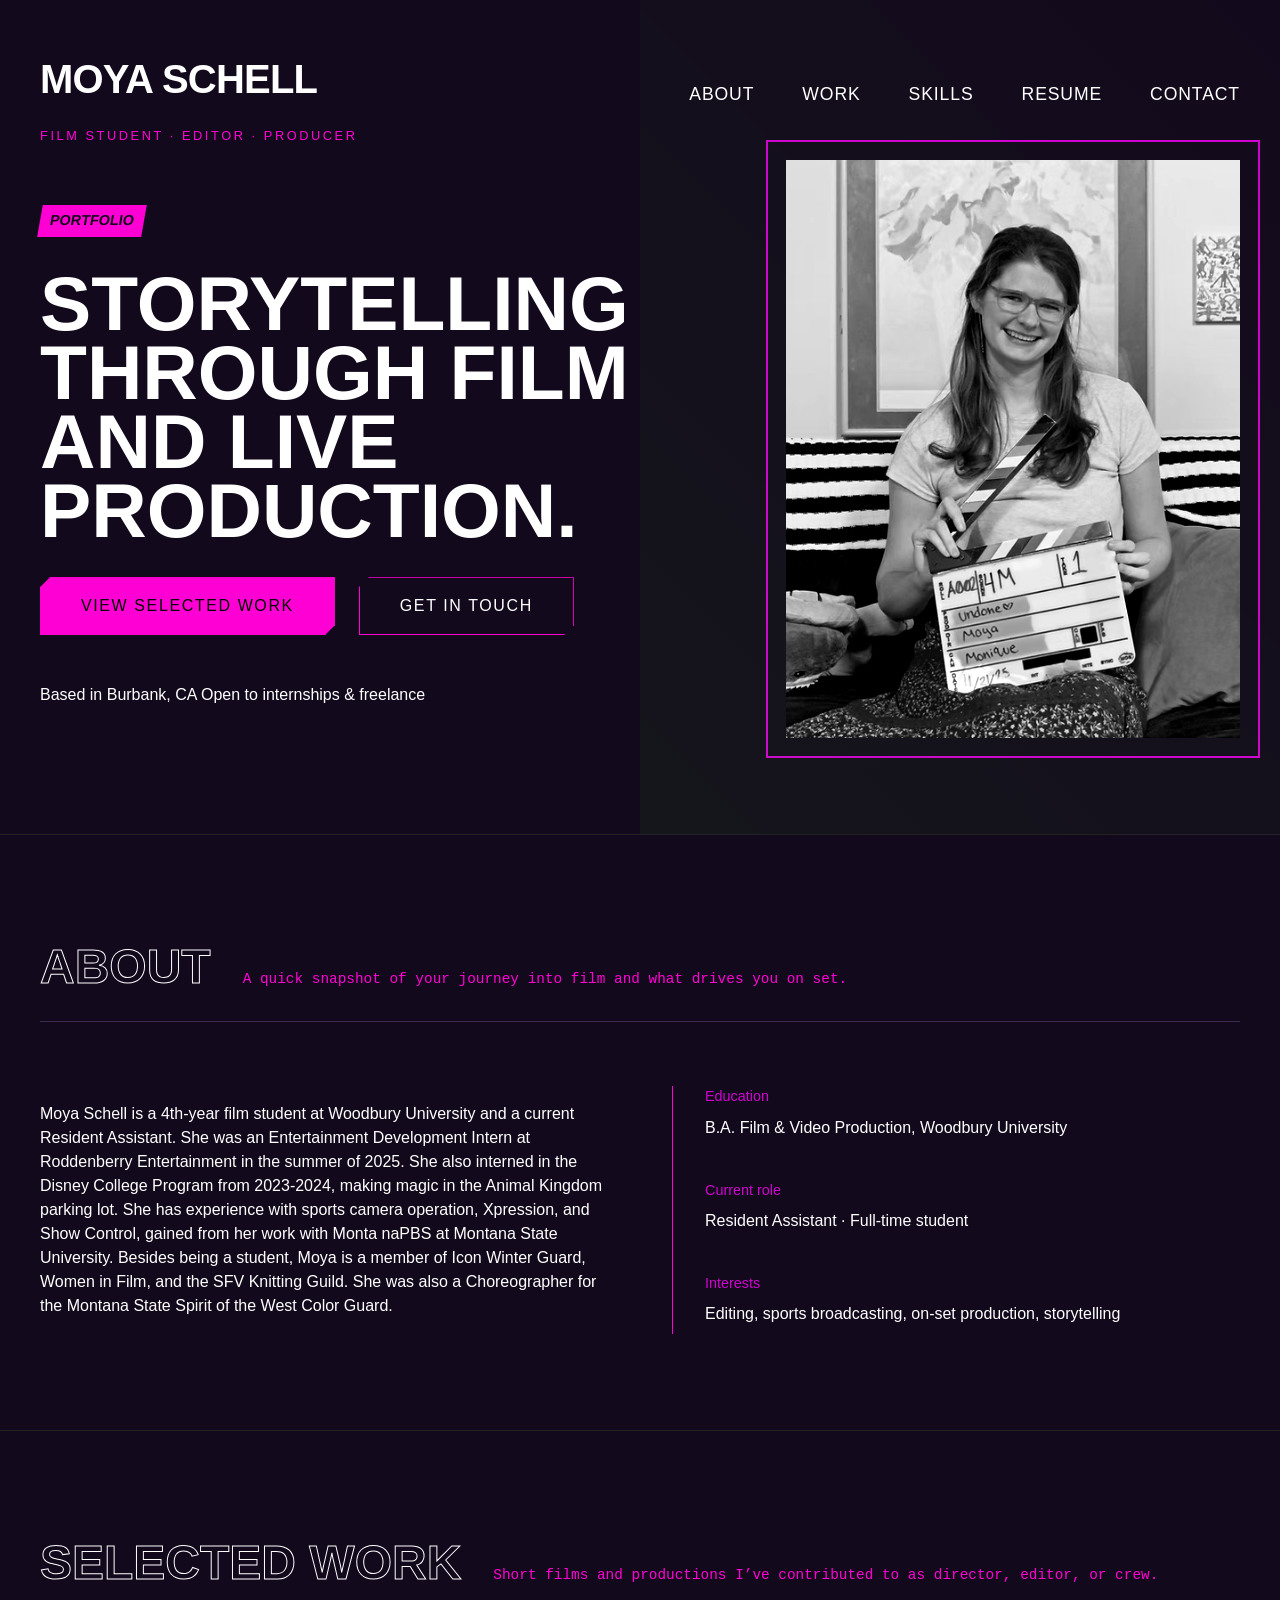
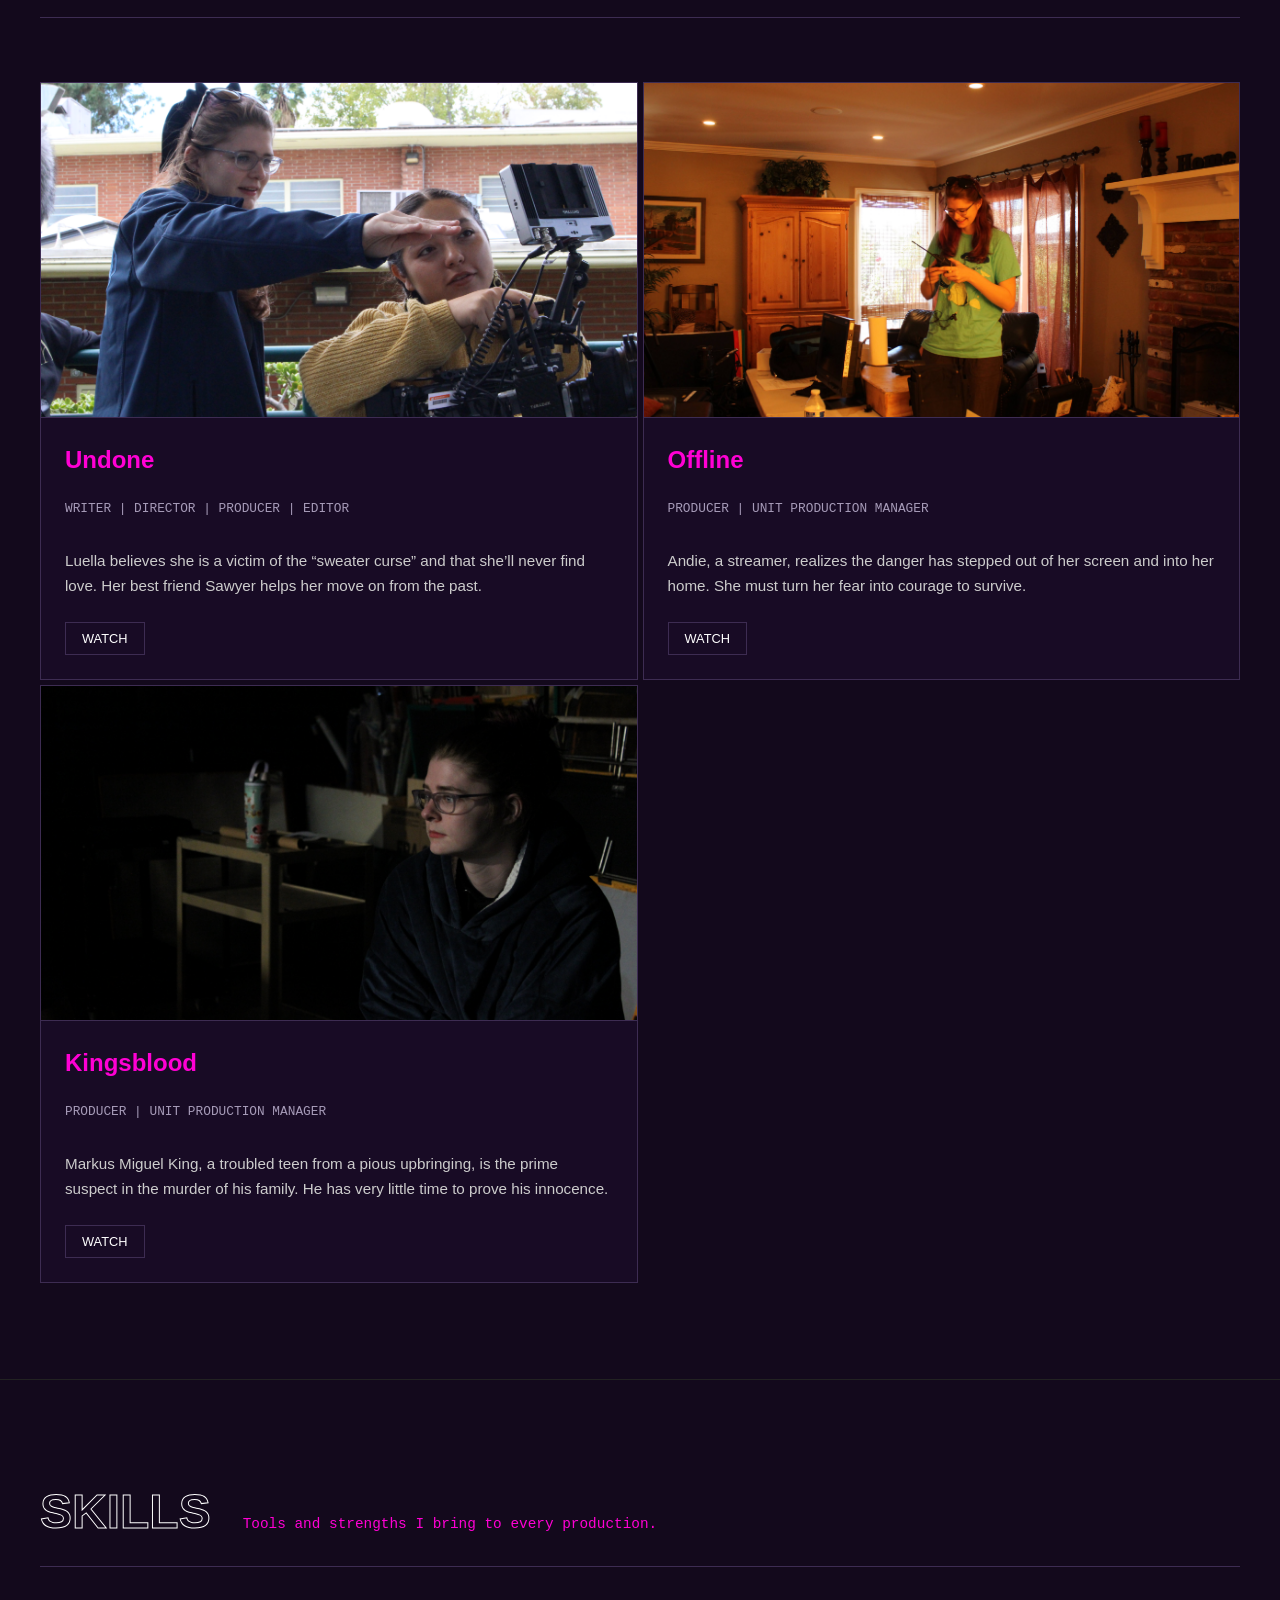
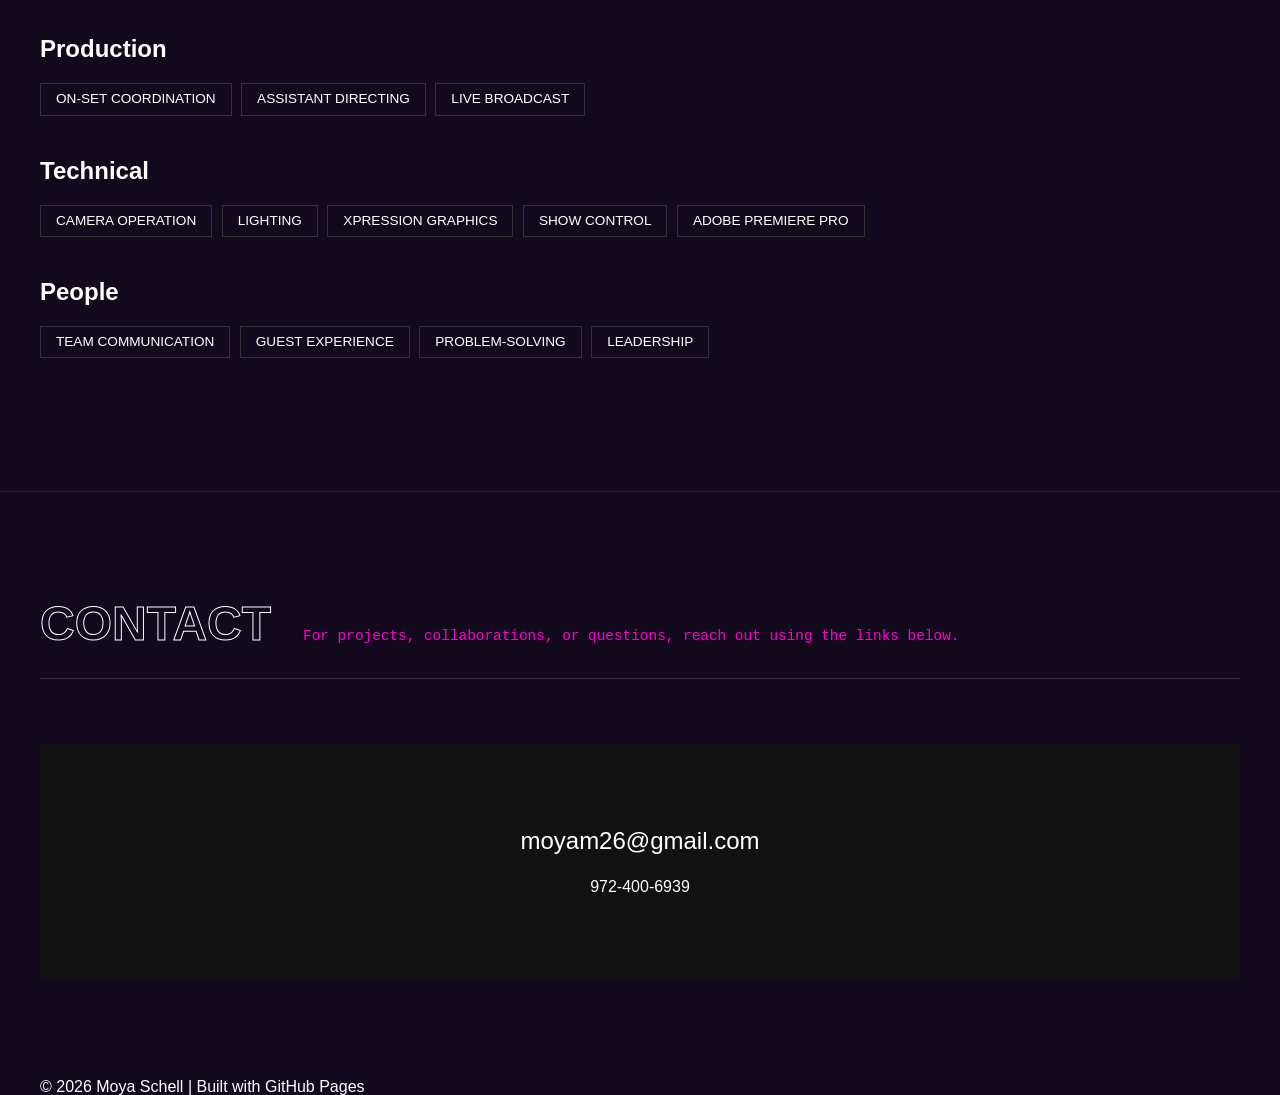
==== commit 7a98bae7: "Using preferred style and updating with more content" ====
--- a/index.html
+++ b/index.html
@@ -2,102 +2,297 @@
 <html lang="en">
 
 <head>
-  <meta charset="UTF-8">
-  <meta name="viewport" content="width=device-width, initial-scale=1.0">
-  <title>Portfolio Concepts | Moya Schell</title>
-  <style>
-    body {
-      margin: 0;
-      background: #0a0a0a;
-      color: white;
-      font-family: system-ui, -apple-system, sans-serif;
-      display: flex;
-      flex-direction: column;
-      align-items: center;
-      justify-content: center;
-      min-height: 100vh;
-      text-align: center;
-    }
-
-    h1 {
-      margin-bottom: 3rem;
-      font-weight: 300;
-      letter-spacing: 2px;
-    }
-
-    .grid {
-      display: grid;
-      grid-template-columns: repeat(auto-fit, minmax(280px, 1fr));
-      gap: 2rem;
-      width: min(1000px, 100% - 4rem);
-    }
-
-    .card {
-      display: block;
-      padding: 2.5rem;
-      text-decoration: none;
-      border: 1px solid #333;
-      border-radius: 12px;
-      transition: all 0.2s ease;
-      background: #111;
-    }
-
-    .card:hover {
-      transform: translateY(-5px);
-      border-color: #777;
-      background: #1a1a1a;
-    }
-
-    h2 {
-      margin: 0 0 0.5rem;
-      font-size: 1.5rem;
-      color: #fff;
-    }
-
-    p {
-      color: #888;
-      font-size: 0.9rem;
-      line-height: 1.5;
-    }
-
-    .tag {
-      display: inline-block;
-      font-size: 0.7rem;
-      text-transform: uppercase;
-      letter-spacing: 1px;
-      padding: 4px 8px;
-      border-radius: 4px;
-      margin-bottom: 1rem;
-      background: #222;
-      color: #aaa;
-    }
-  </style>
+  <meta charset="UTF-8" />
+  <meta name="viewport" content="width=device-width, initial-scale=1" />
+  <title>Moya Schell | Film & Production</title>
+  <meta name="description"
+    content="Portfolio of Moya Schell, film student and production professional specializing in editing, camera work, and on-set production." />
+  <link rel="stylesheet" href="styles.css" />
+  <link rel="preconnect" href="https://fonts.googleapis.com">
+  <link rel="preconnect" href="https://fonts.gstatic.com" crossorigin>
+  <link
+    href="https://fonts.googleapis.com/css2?family=Oswald:wght@500;700&family=Roboto:wght@300;400;500;700&display=swap"
+    rel="stylesheet">
 </head>
 
 <body>
-
-  <h1>Select a Portfolio Style</h1>
-
-  <div class="grid">
-    <a href="portfolio-a.html" class="card">
-      <span class="tag">Option A</span>
-      <h2>Classic Dark</h2>
-      <p>Clean, professional, and dark-themed. Features soft gradients and a modern layout.</p>
-    </a>
-
-    <a href="portfolio-b.html" class="card" style="background: #fdfdfd; border-color: #eee;">
-      <span class="tag" style="background:#eee; color:#333;">Option B</span>
-      <h2 style="color: #111; font-family: 'Courier New', monospace;">Screenplay</h2>
-      <p style="color: #555;">Minimalist, light theme inspired by film scripts. Structured and typographic.</p>
-    </a>
-
-    <a href="portfolio-c.html" class="card" style="background: #000; border: 1px solid #333;">
-      <span class="tag" style="background:#111; color:#0f0; border:1px solid #333;">Option C</span>
-      <h2 style="color: #fff; font-family: 'Impact', sans-serif; text-transform: uppercase;">Director</h2>
-      <p style="color: #ccc;">High contrast, neon accents, and bold typography. A dynamic, "loud" aesthetic.</p>
-    </a>
-  </div>
-
+  <header class="site-header" id="top">
+    <div class="container header-inner">
+      <div class="brand-block">
+        <div class="brand-initials">MS</div>
+        <div class="brand-text">
+          <h1 class="brand-name">Moya Schell</h1>
+          <p class="brand-tagline">Film Student · Editor · Producer</p>
+        </div>
+      </div>
+      <nav class="nav">
+        <button class="nav-toggle" aria-label="Toggle navigation">
+          <span></span><span></span>
+        </button>
+        <ul class="nav-links">
+          <li><a href="#about">About</a></li>
+          <li><a href="#projects">Work</a></li>
+          <li><a href="#skills">Skills</a></li>
+          <li><a href="#resume">Resume</a></li>
+          <li><a href="#contact">Contact</a></li>
+        </ul>
+      </nav>
+    </div>
+  </header>
+
+  <main>
+    <!-- Hero -->
+    <section class="hero">
+      <div class="container hero-inner">
+        <div class="hero-text">
+          <p class="eyebrow">Portfolio</p>
+          <h2>Storytelling through film and live production.</h2>
+          <div class="hero-actions">
+            <a href="#projects" class="btn primary">View Selected Work</a>
+            <a href="#contact" class="btn ghost">Get in Touch</a>
+          </div>
+          <div class="hero-meta">
+            <span>Based in Burbank, CA</span>
+            <span>Open to internships & freelance</span>
+          </div>
+        </div>
+        <div class="hero-image">
+          <!-- Replace src with an exported headshot or still frame -->
+          <div class="hero-photo-frame">
+            <img src="assets/moya-headshot.jpg" alt="Moya Schell" />
+          </div>
+        </div>
+      </div>
+    </section>
+
+    <!-- About -->
+    <section class="section" id="about">
+      <div class="container">
+        <div class="section-header">
+          <h3>About</h3>
+          <p>A quick snapshot of your journey into film and what drives you on set.</p>
+        </div>
+        <div class="grid-2">
+          <div>
+            <p>
+              Moya Schell is a 4th-year film student at Woodbury University and a current Resident Assistant. She was an
+              Entertainment Development Intern at Roddenberry Entertainment in the summer of 2025. She also interned in
+              the Disney College Program from 2023-2024, making magic in the Animal Kingdom parking lot. She has
+              experience
+              with sports camera operation, Xpression, and Show Control, gained from her work with Monta naPBS at
+              Montana
+              State University.
+
+              Besides being a student, Moya is a member of Icon Winter Guard, Women in Film, and the SFV Knitting Guild.
+              She was also a Choreographer for the Montana State Spirit of the West Color Guard.
+            </p>
+          </div>
+          <div class="about-meta">
+            <div class="meta-item">
+              <span class="meta-label">Education</span>
+              <span class="meta-value">B.A. Film & Video Production, Woodbury University</span>
+            </div>
+            <div class="meta-item">
+              <span class="meta-label">Current role</span>
+              <span class="meta-value">Resident Assistant · Full-time student</span>
+            </div>
+            <div class="meta-item">
+              <span class="meta-label">Interests</span>
+              <span class="meta-value">Editing, sports broadcasting, on-set production, storytelling</span>
+            </div>
+          </div>
+        </div>
+      </div>
+    </section>
+
+    <!-- Experience -->
+    <!--section class="section alt" id="experience">
+      <div class="container">
+        <div class="section-header">
+          <h3>Experience</h3>
+          <p>Professional and on‑set roles that shaped how I work with crews and audiences.</p>
+        </div>
+
+        <div class="timeline">
+          <article class="timeline-item">
+            <div class="timeline-meta">
+              <span class="timeline-title">Resident Assistant</span>
+              <span class="timeline-org">Woodbury University</span>
+            </div>
+            <div class="timeline-body">
+              <span class="timeline-dates">Jan 2025 – Present</span>
+              <p>
+                Insert 2–3 bullet‑style sentences about leadership, conflict resolution,
+                community building, and event planning relevant to production.
+              </p>
+            </div>
+          </article>
+
+          <article class="timeline-item">
+            <div class="timeline-meta">
+              <span class="timeline-title">Video Production Assistant</span>
+              <span class="timeline-org">MontanaPBS / ESPN+</span>
+            </div>
+            <div class="timeline-body">
+              <span class="timeline-dates">Nov 2021 – Dec 2022</span>
+              <p>
+                Describe work on live sports broadcasts: camera operation, graphics (Xpression),
+                research, and collaborating with the control room under time pressure.
+              </p>
+            </div>
+          </article>
+
+          <article class="timeline-item">
+            <div class="timeline-meta">
+              <span class="timeline-title">Parking Operations</span>
+              <span class="timeline-org">Walt Disney World</span>
+            </div>
+            <div class="timeline-body">
+              <span class="timeline-dates">Jan 2023 – Jan 2024</span>
+              <p>
+                Highlight guest interaction, safety, communication, and working in a
+                fast‑paced environment that translates well to film sets.
+              </p>
+            </div>
+          </article>
+
+        </div>
+      </div>
+    </section-->
+
+    <!-- Projects / Work -->
+    <section class="section" id="projects">
+      <div class="container">
+        <div class="section-header">
+          <h3>Selected Work</h3>
+          <p>Short films and productions I’ve contributed to as director, editor, or crew.</p>
+        </div>
+
+        <div class="projects-grid">
+          <!-- Undone -->
+          <article class="project-card">
+            <div class="project-thumb">
+              <img src="assets/undone.jpg" alt="Undone - Film Still" />
+            </div>
+            <div class="project-body">
+              <h4>Undone</h4>
+              <p class="project-role">Writer | Director | Producer | Editor</p>
+              <p class="project-description">
+                Luella believes she is a victim of the “sweater curse” and that she’ll never find love. Her best friend
+                Sawyer helps her move on from the past.
+              </p>
+              <div class="project-links">
+                <a href="#">Watch</a>
+              </div>
+            </div>
+          </article>
+
+          <!-- Offline -->
+          <article class="project-card">
+            <div class="project-thumb">
+              <img src="assets/offline.jpg" alt="Offline - Film Still" />
+            </div>
+            <div class="project-body">
+              <h4>Offline</h4>
+              <p class="project-role">Producer | Unit Production Manager</p>
+              <p class="project-description">
+                Andie, a streamer, realizes the danger has stepped out of her screen and into her home. She must turn
+                her
+                fear into courage to survive.
+              </p>
+              <div class="project-links">
+                <a href="#">Watch</a>
+              </div>
+            </div>
+          </article>
+
+          <!-- Kingsblood -->
+          <article class="project-card">
+            <div class="project-thumb">
+              <img src="assets/kingsblood.jpg" alt="Kingsblood - Film Still" />
+            </div>
+            <div class="project-body">
+              <h4>Kingsblood</h4>
+              <p class="project-role">Producer | Unit Production Manager</p>
+              <p class="project-description">
+                Markus Miguel King, a troubled teen from a pious upbringing, is the prime suspect in the murder of his
+                family. He has very little time to prove his innocence.
+              </p>
+              <div class="project-links">
+                <a href="#">Watch</a>
+              </div>
+            </div>
+          </article>
+        </div>
+      </div>
+    </section>
+
+    <!-- Skills -->
+    <section class="section alt" id="skills">
+      <div class="container">
+        <div class="section-header">
+          <h3>Skills</h3>
+          <p>Tools and strengths I bring to every production.</p>
+        </div>
+        <div class="grid-3">
+          <div class="pill-group">
+            <h4>Production</h4>
+            <div class="pill-row">
+              <span class="pill">On‑set coordination</span>
+              <span class="pill">Assistant directing</span>
+              <span class="pill">Live broadcast</span>
+            </div>
+          </div>
+          <div class="pill-group">
+            <h4>Technical</h4>
+            <div class="pill-row">
+              <span class="pill">Camera operation</span>
+              <span class="pill">Lighting</span>
+              <span class="pill">Xpression graphics</span>
+              <span class="pill">Show Control</span>
+              <span class="pill">Adobe Premiere Pro</span>
+            </div>
+          </div>
+          <div class="pill-group">
+            <h4>People</h4>
+            <div class="pill-row">
+              <span class="pill">Team communication</span>
+              <span class="pill">Guest experience</span>
+              <span class="pill">Problem‑solving</span>
+              <span class="pill">Leadership</span>
+            </div>
+          </div>
+        </div>
+      </div>
+    </section>
+
+    <!-- Contact -->
+    <section class="section" id="contact">
+      <div class="container">
+        <div class="section-header">
+          <h3>Contact</h3>
+          <p>For projects, collaborations, or questions, reach out using the links below.</p>
+        </div>
+        <div class="contact-grid">
+          <div>
+          </div>
+          <div class="contact-details">
+            <a href="mailto:moyam26@gmail.com" class="contact-link">moyam26@gmail.com</a>
+            <p>972-400-6939</p>
+          </div>
+        </div>
+      </div>
+    </section>
+  </main>
+
+  <footer class="site-footer">
+    <div class="container footer-inner">
+      <span>© <span id="year"></span> Moya Schell</span>
+      <span> | Built with GitHub Pages</span>
+    </div>
+  </footer>
+
+  <script src="scripts.js"></script>
 </body>
 
 </html>
--- a/styles.css
+++ b/styles.css
@@ -0,0 +1,484 @@
+:root {
+  --bg: #13091c;
+  /* Dark Purple */
+  --bg-alt: #1e0e2e;
+  /* Slightly lighter purple */
+  --text: #ffffff;
+  --accent: #ff00d4;
+  /* Neon Pink */
+  --accent-secondary: #d100d1;
+  /* Magenta/Purple Accent */
+  --muted: #a69bb8;
+  --border: #3d2c52;
+  --nav-height: 90px;
+}
+
+/* Reset / base */
+*,
+*::before,
+*::after {
+  box-sizing: border-box;
+}
+
+html {
+  scroll-behavior: smooth;
+}
+
+body {
+  margin: 0;
+  font-family: "Roboto", sans-serif;
+  background: var(--bg);
+  color: var(--text);
+  line-height: 1.5;
+  overflow-x: hidden;
+}
+
+img {
+  max-width: 100%;
+  display: block;
+}
+
+a {
+  color: inherit;
+  text-decoration: none;
+}
+
+.container {
+  width: min(1200px, 100% - 2rem);
+  margin: 0 auto;
+}
+
+/* Header */
+.site-header {
+  position: absolute;
+  top: 0;
+  width: 100%;
+  z-index: 50;
+  background: transparent;
+  padding-top: 2rem;
+}
+
+.header-inner {
+  display: flex;
+  align-items: center;
+  justify-content: space-between;
+}
+
+.brand-block {
+  display: flex;
+  flex-direction: column;
+}
+
+.brand-initials {
+  display: none;
+}
+
+/* Hide initials */
+
+.brand-name {
+  font-family: "Oswald", sans-serif;
+  font-size: 2.5rem;
+  letter-spacing: -0.02em;
+  text-transform: uppercase;
+  line-height: 1;
+}
+
+.brand-tagline {
+  font-size: 0.8rem;
+  letter-spacing: 0.2em;
+  text-transform: uppercase;
+  color: var(--accent);
+}
+
+/* Nav */
+.nav-links {
+  list-style: none;
+  display: flex;
+  gap: 3rem;
+  padding: 0;
+}
+
+.nav-links a {
+  font-family: "Oswald", sans-serif;
+  text-transform: uppercase;
+  font-size: 1.1rem;
+  letter-spacing: 0.05em;
+  position: relative;
+}
+
+.nav-links a::after {
+  content: '';
+  display: block;
+  width: 0;
+  height: 2px;
+  background: var(--accent);
+  transition: width 0.3s cubic-bezier(0.19, 1, 0.22, 1);
+}
+
+.nav-links a:hover::after {
+  width: 100%;
+}
+
+.nav-toggle {
+  display: none;
+}
+
+/* Hero */
+.hero {
+  padding: 10rem 0 6rem;
+  min-height: 90vh;
+  display: flex;
+  align-items: center;
+  position: relative;
+}
+
+/* Background element */
+.hero::before {
+  content: '';
+  position: absolute;
+  top: 0;
+  right: 0;
+  width: 50%;
+  height: 100%;
+  background: linear-gradient(45deg, rgba(57, 255, 20, 0.05), transparent);
+  pointer-events: none;
+}
+
+.hero-inner {
+  display: grid;
+  grid-template-columns: 1.5fr 1fr;
+  gap: 4rem;
+  align-items: center;
+}
+
+.eyebrow {
+  display: inline-block;
+  background: var(--accent);
+  color: var(--bg);
+  padding: 5px 10px;
+  font-family: "Oswald", sans-serif;
+  text-transform: uppercase;
+  font-weight: 700;
+  font-size: 0.9rem;
+  margin-bottom: 2rem;
+  transform: skewX(-10deg);
+}
+
+.hero h2 {
+  font-family: "Oswald", sans-serif;
+  font-size: clamp(3rem, 6vw, 5.5rem);
+  line-height: 0.9;
+  text-transform: uppercase;
+  margin: 0 0 2rem;
+}
+
+.hero-subtitle {
+  font-size: 1.1rem;
+  max-width: 32rem;
+  margin-bottom: 3rem;
+  border-left: 2px solid var(--accent);
+  padding-left: 1rem;
+  color: #ccc;
+}
+
+.hero-actions {
+  display: flex;
+  gap: 1.5rem;
+  margin-bottom: 3rem;
+}
+
+.btn {
+  display: inline-block;
+  padding: 1rem 2.5rem;
+  font-family: "Oswald", sans-serif;
+  text-transform: uppercase;
+  letter-spacing: 0.1em;
+  font-weight: 500;
+  cursor: pointer;
+  border: 1px solid var(--accent);
+  transition: all 0.2s ease;
+  clip-path: polygon(10px 0, 100% 0, 100% calc(100% - 10px), calc(100% - 10px) 100%, 0 100%, 0 10px);
+}
+
+.btn.primary {
+  background: var(--accent);
+  color: #000;
+  box-shadow: 0 0 20px rgba(57, 255, 20, 0.3);
+}
+
+.btn.primary:hover {
+  background: transparent;
+  color: var(--accent);
+  box-shadow: 0 0 40px rgba(57, 255, 20, 0.6);
+}
+
+.btn.ghost {
+  color: var(--text);
+}
+
+.btn.ghost:hover {
+  background: rgba(255, 255, 255, 0.1);
+}
+
+.hero-photo-frame {
+  position: relative;
+}
+
+.hero-photo-frame::after {
+  content: '';
+  position: absolute;
+  inset: -20px;
+  border: 2px solid var(--accent-secondary);
+  z-index: -1;
+}
+
+.hero-photo-frame img {
+  filter: contrast(1.2) grayscale(100%);
+  transition: filter 0.4s ease;
+}
+
+.hero-photo-frame:hover img {
+  filter: contrast(1.1) grayscale(0%);
+}
+
+
+/* Section shared */
+.section {
+  padding: 6rem 0;
+  border-top: 1px solid #222;
+}
+
+.section-header {
+  display: flex;
+  align-items: baseline;
+  gap: 2rem;
+  margin-bottom: 4rem;
+  border-bottom: 1px solid var(--border);
+  padding-bottom: 1rem;
+}
+
+.section-header h3 {
+  font-family: "Oswald", sans-serif;
+  font-size: 3rem;
+  margin: 0;
+  text-transform: uppercase;
+  color: transparent;
+  -webkit-text-stroke: 1px var(--text);
+}
+
+.section-header p {
+  color: var(--accent);
+  font-family: "Roboto Mono", monospace;
+  font-size: 0.9rem;
+}
+
+
+/* About - Blocky layout */
+.grid-2 {
+  display: grid;
+  grid-template-columns: 1fr 1fr;
+  gap: 4rem;
+}
+
+.about-meta {
+  display: grid;
+  gap: 2rem;
+  border-left: 1px solid var(--accent);
+  padding-left: 2rem;
+}
+
+.meta-label {
+  display: block;
+  font-family: "Oswald", sans-serif;
+  color: var(--accent-secondary);
+  margin-bottom: 0.5rem;
+  font-size: 0.9rem;
+}
+
+/* Timeline/Experience */
+.timeline {
+  display: grid;
+  gap: 0;
+}
+
+.timeline-item {
+  display: grid;
+  grid-template-columns: 200px 1fr;
+  padding: 2rem 0;
+  border-bottom: 1px solid #222;
+  transition: background 0.2s ease;
+}
+
+.timeline-item:hover {
+  background: rgba(255, 255, 255, 0.03);
+}
+
+.timeline-dates {
+  font-family: "Roboto Mono", monospace;
+  color: var(--accent);
+  font-size: 0.85rem;
+}
+
+.timeline-title {
+  display: block;
+  font-size: 1.5rem;
+  font-family: "Oswald", sans-serif;
+  margin-bottom: 0.3rem;
+}
+
+/* Projects - Magazine style */
+.projects-grid {
+  display: grid;
+  grid-template-columns: repeat(2, 1fr);
+  gap: 5px;
+  /* Tight grid */
+}
+
+.project-card {
+  display: flex;
+  flex-direction: column;
+  background: rgba(30, 14, 46, 0.5);
+  /* Semi-transparent bg-alt */
+  border: 1px solid var(--border);
+  transition: transform 0.3s ease, border-color 0.3s ease;
+}
+
+.project-card:hover {
+  border-color: var(--accent);
+  transform: translateY(-5px);
+}
+
+.project-thumb {
+  aspect-ratio: 16/9;
+  width: 100%;
+  overflow: hidden;
+  border-bottom: 1px solid var(--border);
+}
+
+.project-thumb img {
+  width: 100%;
+  height: 100%;
+  object-fit: cover;
+  transition: transform 0.5s ease;
+}
+
+.project-card:hover .project-thumb img {
+  transform: scale(1.05);
+}
+
+.project-body {
+  padding: 1.5rem;
+  display: flex;
+  flex-direction: column;
+  gap: 0.5rem;
+}
+
+.project-card:hover .project-body {
+  opacity: 1;
+  /* Keep opacity 1 always, but just ensuring no conflict */
+}
+
+.project-body h4 {
+  font-family: "Oswald", sans-serif;
+  font-size: 1.5rem;
+  margin: 0;
+  color: var(--accent);
+}
+
+.project-role {
+  font-family: "Roboto Mono", monospace;
+  font-size: 0.8rem;
+  color: var(--muted);
+  text-transform: uppercase;
+  margin-bottom: 0.5rem;
+}
+
+.project-description {
+  font-size: 0.95rem;
+  color: #ccc;
+  margin-bottom: 1rem;
+  line-height: 1.6;
+}
+
+.project-links {
+  margin-top: auto;
+}
+
+.project-links a {
+  display: inline-block;
+  border: 1px solid var(--border);
+  padding: 6px 16px;
+  font-size: 0.8rem;
+  text-transform: uppercase;
+  color: var(--text);
+  transition: all 0.2s ease;
+}
+
+.project-links a:hover {
+  background: white;
+  color: black;
+}
+
+/* Skills */
+.pill-group {
+  margin-bottom: 2rem;
+}
+
+.pill-group h4 {
+  font-family: "Oswald", sans-serif;
+  font-size: 1.5rem;
+  margin-bottom: 1rem;
+}
+
+.pill {
+  display: inline-block;
+  border: 1px solid #333;
+  padding: 5px 15px;
+  margin: 0 5px 5px 0;
+  font-size: 0.85rem;
+  text-transform: uppercase;
+}
+
+.pill:hover {
+  border-color: var(--accent);
+  color: var(--accent);
+}
+
+/* Contact */
+.contact-grid {
+  display: grid;
+  grid-template-columns: 1fr;
+  text-align: center;
+  background: #111;
+  padding: 4rem;
+}
+
+.contact-details a {
+  display: block;
+  font-size: 1.5rem;
+  margin: 1rem 0;
+  font-family: "Oswald", sans-serif;
+}
+
+.contact-details a:hover {
+  color: var(--accent);
+}
+
+
+/* Responsive */
+@media (max-width: 800px) {
+  .hero h2 {
+    font-size: 3.5rem;
+  }
+
+  .hero-inner,
+  .grid-2,
+  .timeline-item {
+    grid-template-columns: 1fr;
+  }
+
+  .section-header {
+    flex-direction: column;
+    gap: 0.5rem;
+  }
+}
